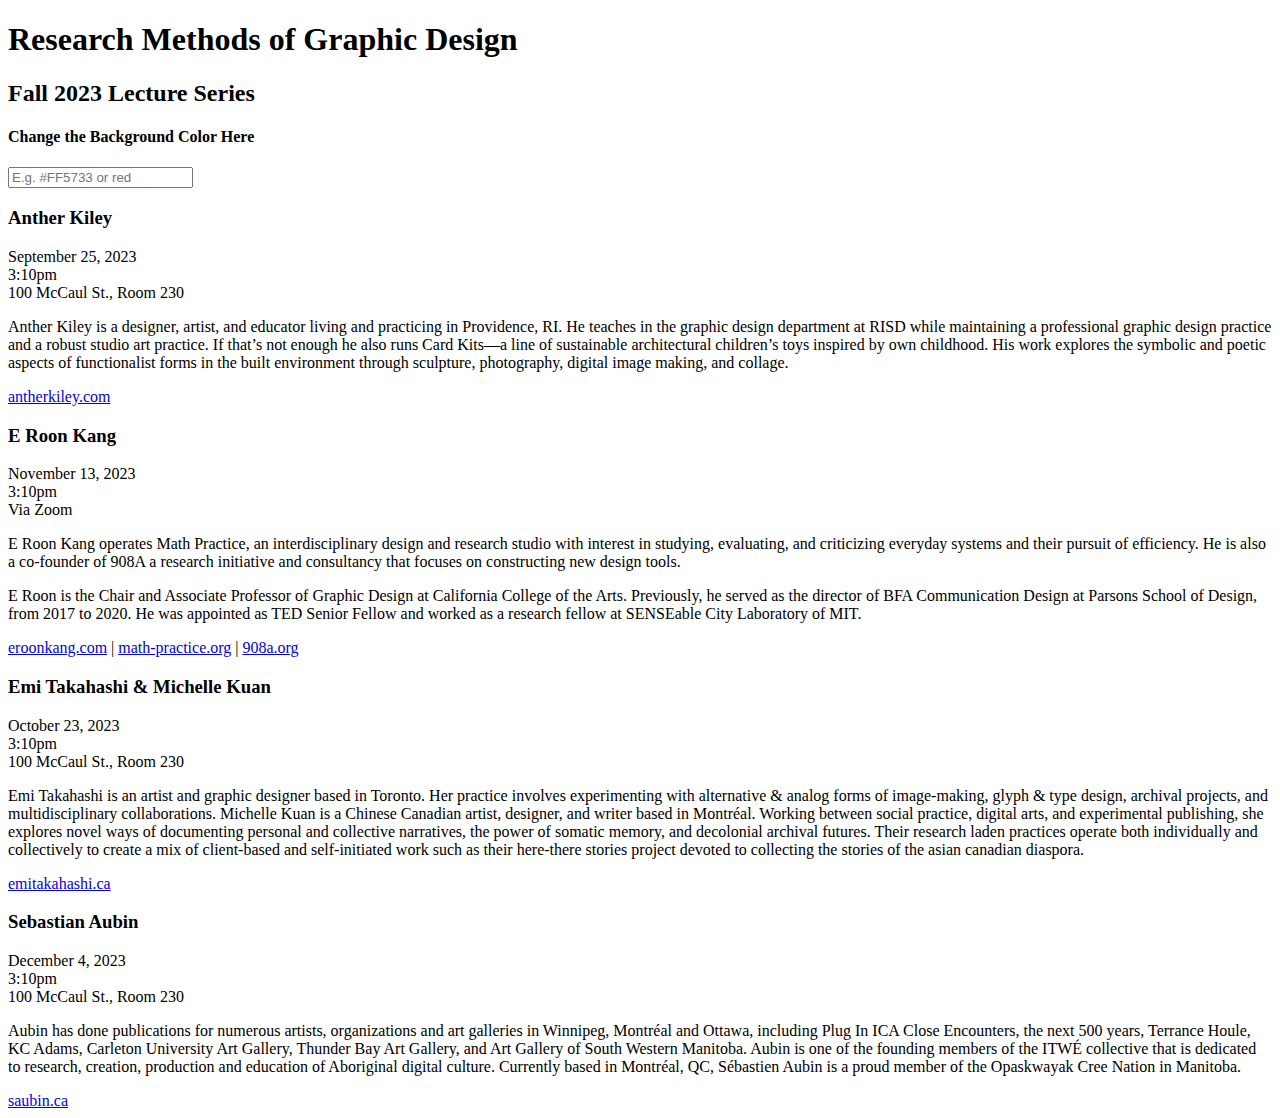
==== index.html @ 64e4f11c "1" ====
<!DOCTYPE html>
<html>
  <head>
    <meta charset="utf-8">
    <meta http-equiv="X-UA-Compatible" content="IE=edge">
    <title></title>
    <meta name="description" content="">
    <meta name="viewport" content="width=device-width, initial-scale=1">
    <link rel="stylesheet" href="css/main.css">
  </head>

  <body>
    <div id="titles">

      <div class="typing-container">
        <h1 class="typing-text">Research Methods of Graphic Design</h1>
        <h2 class="fixed-text">Fall 2023 Lecture Series</h2>
        <body>
          <h4>Change the Background Color Here</h4>
          <input type="text" id="colorInput" placeholder="E.g. #FF5733 or red">
          
          <script>
          // JavaScript代码
          const colorInput = document.getElementById('colorInput');
          
          // 监听输入事件
          colorInput.addEventListener('input', function() {
            const color = colorInput.value;
            document.body.style.backgroundColor = color; // 设置背景颜色为用户输入的颜色值
          });
          </script>
          
            </body>
    </div>
  
    <script src="js/script.js"></script>

<div class="grid-container">
  <div class="grid-item">
    <h3>Anther Kiley</h3>
        <div class="colored-div">September 25, 2023</div>
        <div class="colored-div">3:10pm</div>
        <div class="colored-div">100 McCaul St., Room 230</div>
        <div class="colored-div">
          <p> Anther Kiley is a designer, artist, and educator living and practicing in Providence, RI. He teaches in the graphic design department at RISD while maintaining a professional graphic design practice and a robust studio art practice. If that’s not enough he also runs Card Kits—a line of sustainable architectural children’s toys inspired by own childhood. His work explores the symbolic and poetic aspects of functionalist forms in the built environment through sculpture, photography, digital image making, and collage. </p>
      </div>
        <div class="external_links">
          <a href="http://antherkiley.com/">antherkiley.com</a>
        </div>
  </div>

  <div class="grid-item">
    <h3>E Roon Kang</h3>
        <div class="colored-div">November 13, 2023</div>
        <div class="colored-div">3:10pm</div>
        <div class="colored-div">Via Zoom</div>
        <div class="colored-div">
          <p> E Roon Kang operates Math Practice, an interdisciplinary design and research studio with interest in studying, evaluating, and criticizing everyday systems and their pursuit of efficiency. He is also a co-founder of 908A a research initiative and consultancy that focuses on constructing new design tools. </p>
          <p> E Roon is the Chair and Associate Professor of Graphic Design at California College of the Arts. Previously, he served as the director of BFA Communication Design at Parsons School of Design, from 2017 to 2020. He was appointed as TED Senior Fellow and worked as a research fellow at SENSEable City Laboratory of MIT. </p>
        </div>
          <div class="external_links">
            <a href="https://eroonkang.com/" target="_blank">eroonkang.com</a> | 
            <a href="https://math-practice.org" target="_blank">math-practice.org</a> | 
            <a href="https://908a.org/" target="_blank">908a.org</a>
          </div>
  </div>
  
  <div class="grid-item">
          <h3>Emi Takahashi & Michelle Kuan</h3>
        <div class="colored-div">October 23, 2023</div>
        <div class="colored-div">3:10pm</div>
        <div class="colored-div">100 McCaul St., Room 230</div>
        <div class="colored-div">
          <p> Emi Takahashi is an artist and graphic designer based in Toronto. Her practice involves experimenting with alternative & analog forms of image-making, glyph & type design, archival projects, and multidisciplinary collaborations. Michelle Kuan is a Chinese Canadian artist, designer, and writer based in Montréal. Working between social practice, digital arts, and experimental publishing, she explores novel ways of documenting personal and collective narratives, the power of somatic memory, and decolonial archival futures. Their research laden practices operate both individually and collectively to create a mix of client-based and self-initiated work such as their here-there stories project devoted to collecting the stories of the asian canadian diaspora. </p>
        </div>
          <div class="external_links">
            <a href="https://emitakahashi.ca/" target="_blank">emitakahashi.ca</a>
          </div>
  </div>

  <div class="grid-item">
    <h3>Sebastian Aubin</h3>
      <div class="colored-div">December 4, 2023</div>
      <div class="colored-div">3:10pm</div>
      <div class="colored-div">100 McCaul St., Room 230</div>
      <div class="colored-div">
        <p> Aubin has done publications for numerous artists, organizations and art galleries in Winnipeg, Montréal and Ottawa, including Plug In ICA Close Encounters, the next 500 years, Terrance Houle, KC Adams, Carleton University Art Gallery, Thunder Bay Art Gallery, and Art Gallery of South Western Manitoba. Aubin is one of the founding members of the ITWÉ collective that is dedicated to research, creation, production and education of Aboriginal digital culture. Currently based in Montréal, QC, Sébastien Aubin is a proud member of the Opaskwayak Cree Nation in Manitoba. </p>
        <div class="external_links">
          <a href="https://saubin.ca" tagret="_blank">saubin.ca</a>
        </div>
</div>

</style>
</head>
</html>
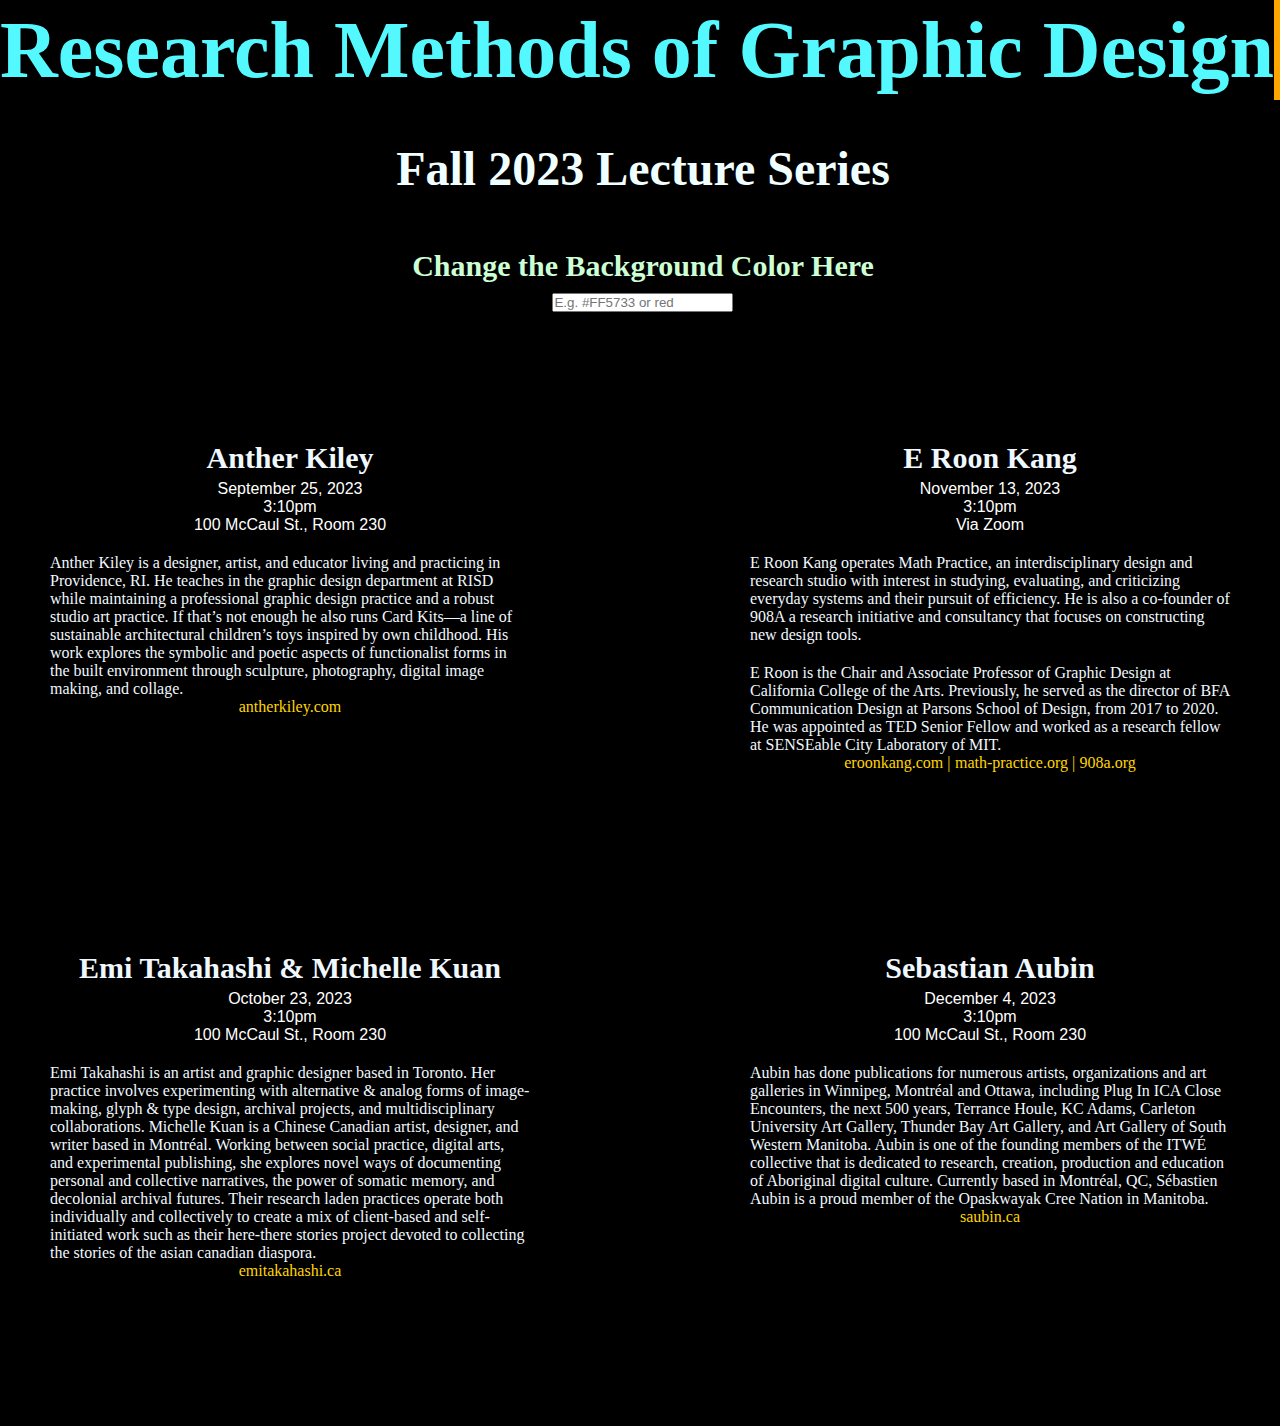
==== commit ff4d8288: "Update index.html" ====
--- a/index.html
+++ b/index.html
@@ -59,8 +59,8 @@
           <p> E Roon is the Chair and Associate Professor of Graphic Design at California College of the Arts. Previously, he served as the director of BFA Communication Design at Parsons School of Design, from 2017 to 2020. He was appointed as TED Senior Fellow and worked as a research fellow at SENSEable City Laboratory of MIT. </p>
         </div>
           <div class="external_links">
-            <a href="https://eroonkang.com/" target="_blank">eroonkang.com</a> | 
-            <a href="https://math-practice.org" target="_blank">math-practice.org</a> | 
+            <a href="https://eroonkang.com/" target="_blank">eroonkang.com  |</a>
+            <a href="https://math-practice.org" target="_blank">math-practice.org  |</a>
             <a href="https://908a.org/" target="_blank">908a.org</a>
           </div>
   </div>
--- a/css/main.css
+++ b/css/main.css
@@ -0,0 +1,148 @@
+* {
+    padding:0;
+    margin:0;
+    box-sizing:border-box;
+}
+
+
+h1 {
+    font-size: 500%;
+    text-align: center; /* 水平居中 */
+    line-height: 100px; /* h1 元素的高度 */
+    height: 100px; /* h1 元素的高度 */
+    font-family: "Times New Roman", serif;
+    margin-bottom: 10px; /* 标题下方的间距 */
+    color: azure;
+    font-family: "American Typewriter", serif;
+}
+
+h2 {
+    font-size: 300%;
+    text-align: center; /* 水平居中 */
+    line-height: 100px; /* h1 元素的高度 */
+    height: 100px; /* h1 元素的高度 */
+    position:relative;
+    top: 0x; /* 距离浏览器窗口顶部 20px */
+    right: 0%; /* 距离浏览器窗口右侧 20px */
+    color: azure;
+    font-family: "American Typewriter", serif;
+    margin-bottom: 30px; /* 调整与输入框之间的垂直间距 */
+    margin-top: 5px;
+}
+
+h3 {
+    font-family: "American Typewriter", serif;
+    font-size: 30px;
+    color: aliceblue;
+    margin-bottom: 5px;
+}
+
+h4 {
+    font-family: "American Typewriter", serif;
+    font-size: 30px;
+    color: rgb(204, 255, 212);
+    margin-bottom: 10px; /* 调整与输入框之间的垂直间距 */
+}
+
+p {
+    color: aliceblue;
+    font-family: "American Typewriter", serif;
+    margin-top: 20px;
+    text-align: left;
+}
+
+p:hover {
+    color: rgb(116, 190, 255);
+}
+
+.colored-div {
+    color: #ffffff; /* 使用十六进制颜色值 */
+}
+
+h1:hover {
+    color: rgb(84, 249, 255);
+}
+
+h2:hover {
+    color: rgb(255, 132, 173);
+}
+
+h3:hover {
+    color: rgb(66, 56, 255);
+}
+
+h4:hover {
+    color: rgb(142, 86, 255);
+}
+
+.colored-div:hover {
+    color: #fff348; /* 使用十六进制颜色值 */
+}
+
+/* 设置页面背景颜色 */
+body {
+    background-color: #000000; /* 使用十六进制颜色值 */
+}
+
+/* 定义网格容器 */
+.grid-container {
+    display: grid;
+    grid-template-columns: repeat(2, 500px); /* 两列 */
+    grid-template-rows: repeat(2, 500px); /* 两行 */
+    gap: 200px; /* 格子之间的间距 */
+    grid-row-gap: 10px; /* 上下间距 */
+    justify-content: center; /* 水平居中 */
+    align-items: center; /* 垂直居中 */
+    margin-top: 100px; /* 调整与输入框之间的垂直间距 */
+}
+
+/* 定义格子 */
+.grid-item {
+    width: 400x; /* 格子宽度 */
+    height: 470px; /* 格子高度 */
+    background-color: var(--background-color); /* 使用变量 */
+    border: 1px solid var(--background-color);
+    padding: 10px;
+    text-align: center;
+    transition: transform 0.5s ease; /* 添加变换的过渡效果 */
+    overflow: hidden; /* 文字超出部分隐藏 */
+}
+
+/* 鼠标悬停时放大 */
+.grid-item:hover {
+    transform: scale(1.1); /* 放大 1.1 倍 */
+}
+
+a {
+    color: rgb(255, 213, 0); /* 设置链接的颜色为蓝色 */
+    font-family: "American Typewriter", serif;; /* 设置链接的字体 */
+    text-decoration: none; /* 去掉链接的下划线 */
+}
+
+/* 悬停时更改链接的颜色 */
+a:hover {
+    color: rgb(17, 195, 53); /* 设置悬停时链接的颜色为红色 */
+}
+
+body {
+    font-family: Arial, sans-serif;
+    text-align: center;
+}
+
+.typing-container {
+    display: inline-block;
+    overflow: hidden;
+}
+
+.typing-text {
+    display: inline-block;
+    animation: typing-animation 8s steps(40, end) infinite;
+    white-space: nowrap;
+    overflow: hidden;
+    border-right: .15em solid orange;
+}
+
+@keyframes typing-animation {
+    from { width: 0 }
+    to { width: 100% }
+}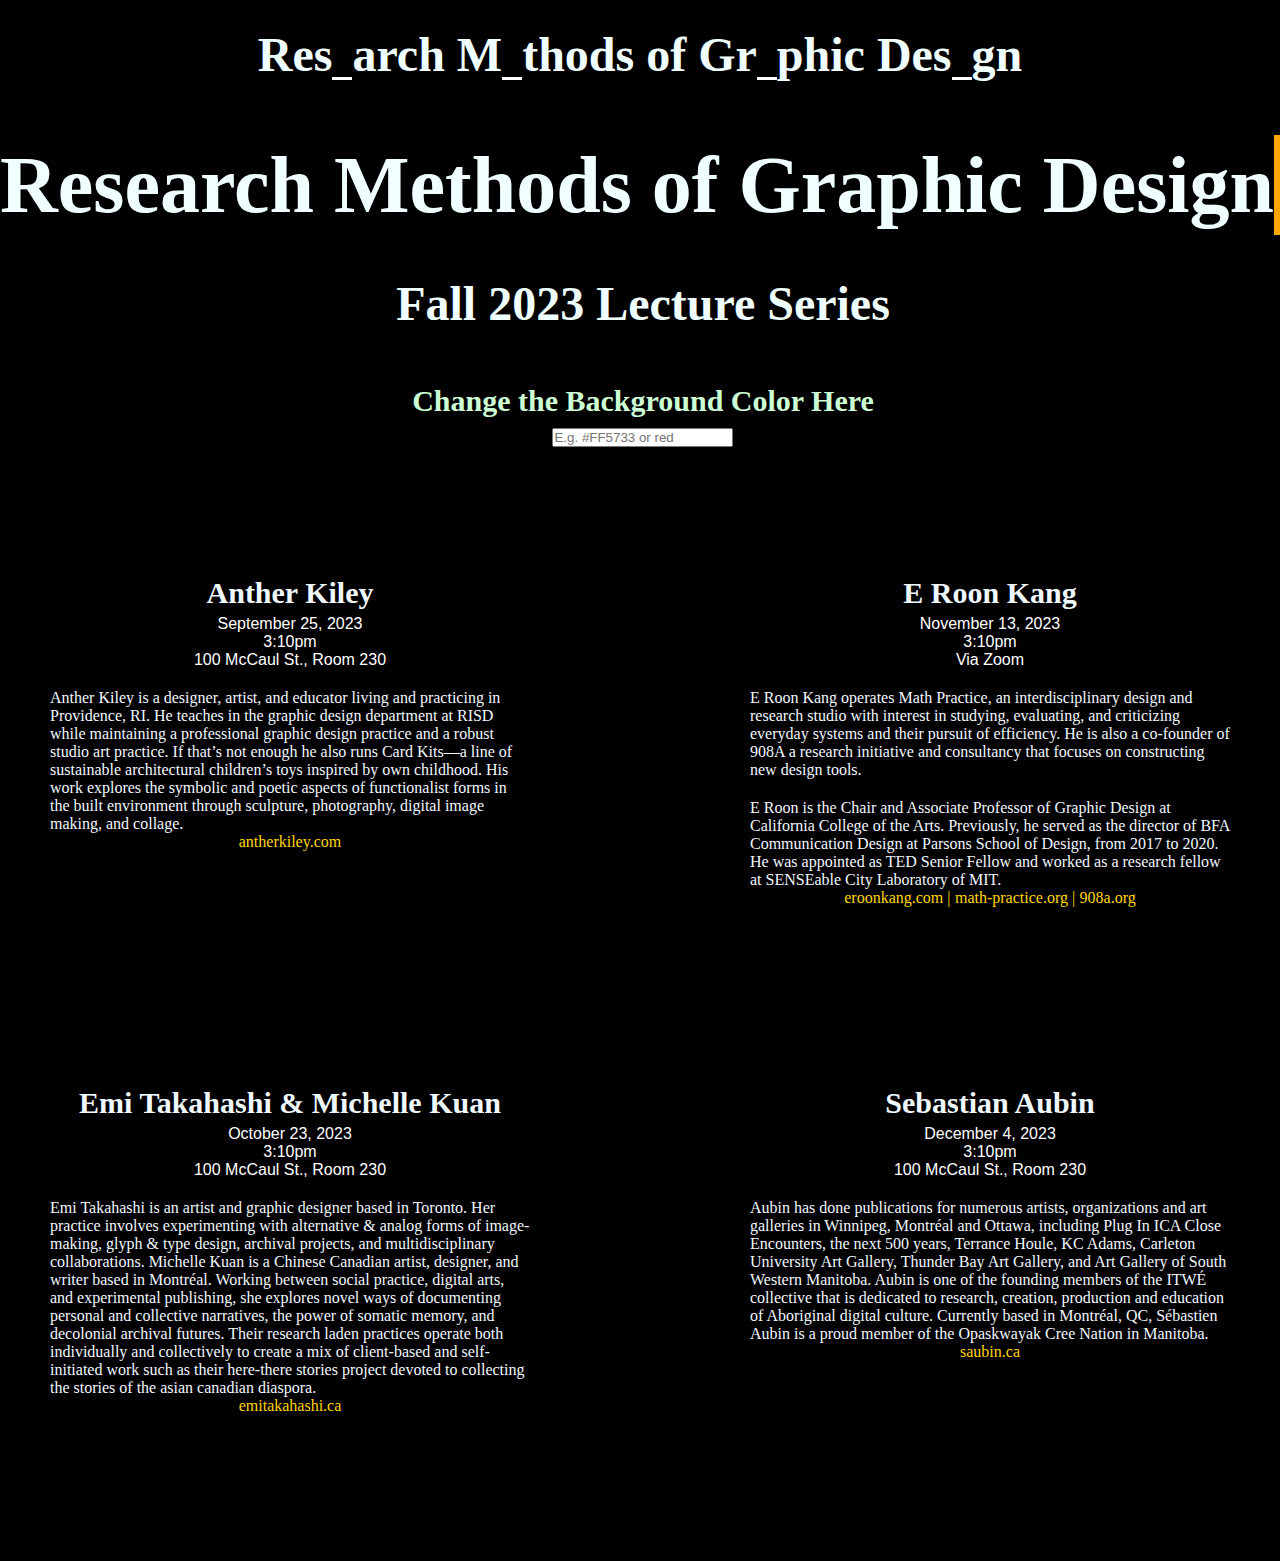
==== commit 246d0a86: "1" ====
--- a/index.html
+++ b/index.html
@@ -7,9 +7,15 @@
     <meta name="description" content="">
     <meta name="viewport" content="width=device-width, initial-scale=1">
     <link rel="stylesheet" href="css/main.css">
+    <script src="https://ajax.aspnetcdn.com/ajax/jquery/jquery-1.9.0.min.js"></script>
   </head>
 
   <body>
+    <div id="games">
+    <h2 class="fixed-text">Res<input type="text" class="cc" id="f1" >arch M<input type="text" class="cc" id="f2" >thods of Gr<input type="text" class="cc" id="f3" >phic Des<input type="text" class="cc" id="f4" >gn </h2>
+    </div>
+  
+    <div id="bodys" >
     <div id="titles">
 
       <div class="typing-container">
@@ -20,13 +26,13 @@
           <input type="text" id="colorInput" placeholder="E.g. #FF5733 or red">
           
           <script>
-          // JavaScript代码
+          
           const colorInput = document.getElementById('colorInput');
           
-          // 监听输入事件
+         
           colorInput.addEventListener('input', function() {
             const color = colorInput.value;
-            document.body.style.backgroundColor = color; // 设置背景颜色为用户输入的颜色值
+            document.body.style.backgroundColor = color;
           });
           </script>
           
@@ -90,6 +96,21 @@
         </div>
 </div>
 
+<script>
+  $('#bodys').hide();
+  $('.cc').blur(function(){
+    var a1=$('#f1').val()
+    var a2=$('#f2').val()
+    var a3=$('#f3').val()
+    var a4=$('#f4').val()
+    if(a1=='e' &&a2=='e'&&a3=='a'&&a4=='i'){
+      alert('success')
+        $('#games').hide();
+        $('#bodys').show();
+    }
+  })
+  </script>
+
 </style>
 </head>
 </html>--- a/css/main.css
+++ b/css/main.css
@@ -4,29 +4,28 @@
     box-sizing:border-box;
 }
 
-
 h1 {
     font-size: 500%;
-    text-align: center; /* 水平居中 */
-    line-height: 100px; /* h1 元素的高度 */
-    height: 100px; /* h1 元素的高度 */
+    text-align: center;
+    line-height: 100px;
+    height: 100px;
     font-family: "Times New Roman", serif;
-    margin-bottom: 10px; /* 标题下方的间距 */
+    margin-bottom: 10px;
     color: azure;
     font-family: "American Typewriter", serif;
 }
 
 h2 {
     font-size: 300%;
-    text-align: center; /* 水平居中 */
-    line-height: 100px; /* h1 元素的高度 */
-    height: 100px; /* h1 元素的高度 */
+    text-align: center;
+    line-height: 100px;
+    height: 100px;
     position:relative;
-    top: 0x; /* 距离浏览器窗口顶部 20px */
-    right: 0%; /* 距离浏览器窗口右侧 20px */
+    top: 0x;
+    right: 0%;
     color: azure;
     font-family: "American Typewriter", serif;
-    margin-bottom: 30px; /* 调整与输入框之间的垂直间距 */
+    margin-bottom: 30px;
     margin-top: 5px;
 }
 
@@ -41,7 +40,7 @@
     font-family: "American Typewriter", serif;
     font-size: 30px;
     color: rgb(204, 255, 212);
-    margin-bottom: 10px; /* 调整与输入框之间的垂直间距 */
+    margin-bottom: 10px;
 }
 
 p {
@@ -56,7 +55,7 @@
 }
 
 .colored-div {
-    color: #ffffff; /* 使用十六进制颜色值 */
+    color: #ffffff;
 }
 
 h1:hover {
@@ -76,52 +75,47 @@
 }
 
 .colored-div:hover {
-    color: #fff348; /* 使用十六进制颜色值 */
+    color: #fff348;
 }
 
-/* 设置页面背景颜色 */
 body {
-    background-color: #000000; /* 使用十六进制颜色值 */
+    background-color: #000000;
 }
 
-/* 定义网格容器 */
 .grid-container {
     display: grid;
-    grid-template-columns: repeat(2, 500px); /* 两列 */
-    grid-template-rows: repeat(2, 500px); /* 两行 */
-    gap: 200px; /* 格子之间的间距 */
-    grid-row-gap: 10px; /* 上下间距 */
-    justify-content: center; /* 水平居中 */
-    align-items: center; /* 垂直居中 */
-    margin-top: 100px; /* 调整与输入框之间的垂直间距 */
+    grid-template-columns: repeat(2, 500px);
+    grid-template-rows: repeat(2, 500px);
+    gap: 200px;
+    grid-row-gap: 10px;
+    justify-content: center;
+    align-items: center;
+    margin-top: 100px;
 }
 
-/* 定义格子 */
 .grid-item {
-    width: 400x; /* 格子宽度 */
-    height: 470px; /* 格子高度 */
-    background-color: var(--background-color); /* 使用变量 */
+    width: 400x;
+    height: 470px;
+    background-color: var(--background-color);
     border: 1px solid var(--background-color);
     padding: 10px;
     text-align: center;
-    transition: transform 0.5s ease; /* 添加变换的过渡效果 */
-    overflow: hidden; /* 文字超出部分隐藏 */
+    transition: transform 0.5s ease;
+    overflow: hidden;
 }
 
-/* 鼠标悬停时放大 */
 .grid-item:hover {
-    transform: scale(1.1); /* 放大 1.1 倍 */
+    transform: scale(1.1);
 }
 
 a {
-    color: rgb(255, 213, 0); /* 设置链接的颜色为蓝色 */
-    font-family: "American Typewriter", serif;; /* 设置链接的字体 */
-    text-decoration: none; /* 去掉链接的下划线 */
+    color: rgb(255, 213, 0);
+    font-family: "American Typewriter", serif;
+    text-decoration: none;
 }
 
-/* 悬停时更改链接的颜色 */
 a:hover {
-    color: rgb(17, 195, 53); /* 设置悬停时链接的颜色为红色 */
+    color: rgb(17, 195, 53);
 }
 
 body {
@@ -145,4 +139,10 @@
 @keyframes typing-animation {
     from { width: 0 }
     to { width: 100% }
-}+}
+
+.cc{
+    width: 20px;border:0px;background: black;
+    border-bottom: 3px solid white;
+    font-size: 25px;color: white
+  }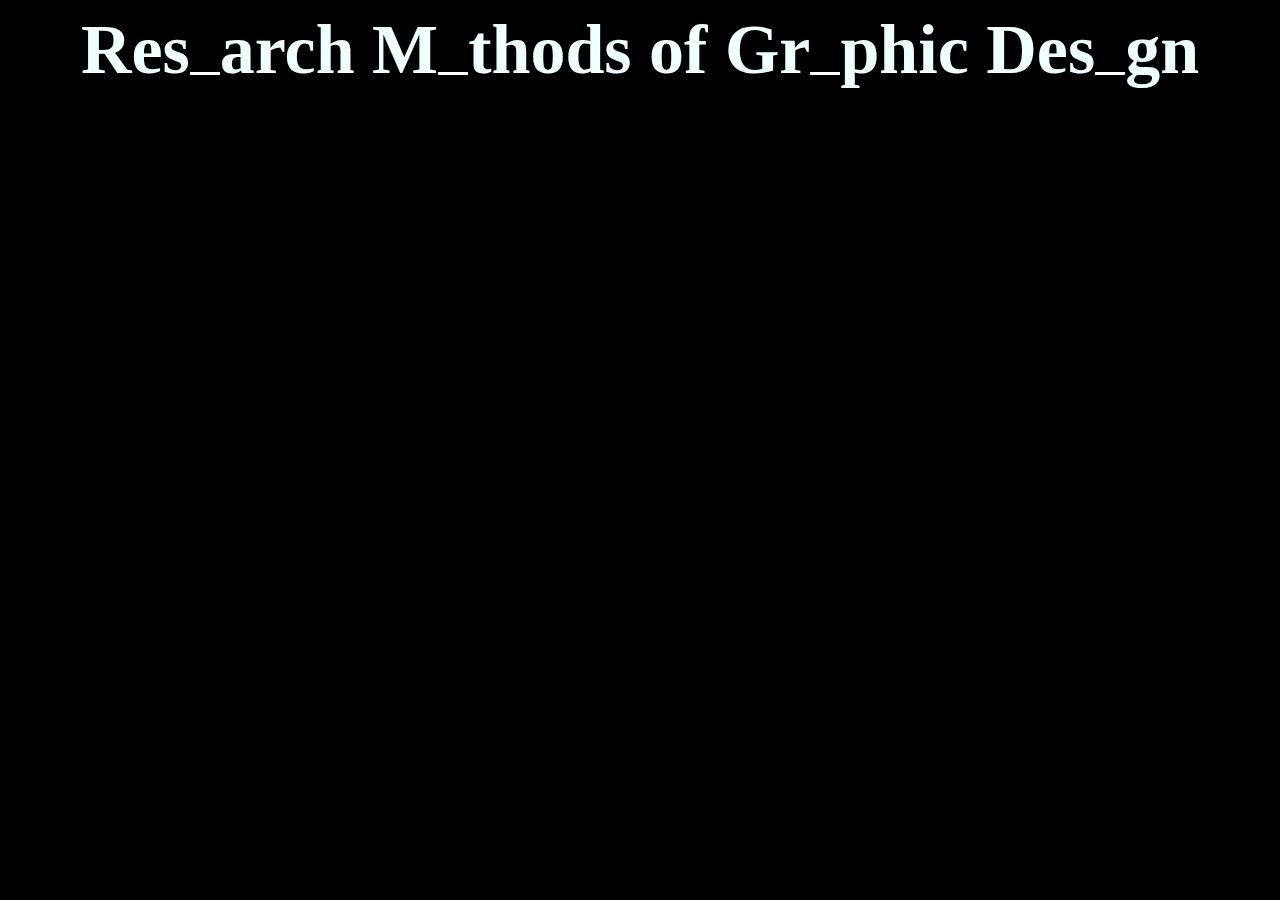
==== commit 9733d94a: "1" ====
--- a/index.html
+++ b/index.html
@@ -3,114 +3,32 @@
   <head>
     <meta charset="utf-8">
     <meta http-equiv="X-UA-Compatible" content="IE=edge">
-    <title></title>
+    <title>Coco's Project 3</title>
     <meta name="description" content="">
     <meta name="viewport" content="width=device-width, initial-scale=1">
     <link rel="stylesheet" href="css/main.css">
-    <script src="https://ajax.aspnetcdn.com/ajax/jquery/jquery-1.9.0.min.js"></script>
+    <script src="js/jquery-1.9.0.min.js"></script>
+    <script src="js/script.js"></script>
   </head>
 
   <body>
-    <div id="games">
-    <h2 class="fixed-text">Res<input type="text" class="cc" id="f1" >arch M<input type="text" class="cc" id="f2" >thods of Gr<input type="text" class="cc" id="f3" >phic Des<input type="text" class="cc" id="f4" >gn </h2>
-    </div>
-  
-    <div id="bodys" >
-    <div id="titles">
+    
+    <h5 class="fixed-text">Res<input type="text" class="cc" id="f1" >arch M<input type="text" class="cc" id="f2" >thods of Gr<input type="text" class="cc" id="f3" >phic Des<input type="text" class="cc" id="f4" >gn </h5>
+    
+    <script>
+      $('.cc').blur(function(){
+        var a1=$('#f1').val()
+        var a2=$('#f2').val()
+        var a3=$('#f3').val()
+        var a4=$('#f4').val()
+        if(a1=='e' &&a2=='e'&&a3=='a'&&a4=='i'){
+          //alert('Enjoy the class!')
+          //$('#games').hide();
+          //$('#bodys').show();
+          window.location.replace("content.html");
+        }
+      })
+    </script>
 
-      <div class="typing-container">
-        <h1 class="typing-text">Research Methods of Graphic Design</h1>
-        <h2 class="fixed-text">Fall 2023 Lecture Series</h2>
-        <body>
-          <h4>Change the Background Color Here</h4>
-          <input type="text" id="colorInput" placeholder="E.g. #FF5733 or red">
-          
-          <script>
-          
-          const colorInput = document.getElementById('colorInput');
-          
-         
-          colorInput.addEventListener('input', function() {
-            const color = colorInput.value;
-            document.body.style.backgroundColor = color;
-          });
-          </script>
-          
-            </body>
-    </div>
-  
-    <script src="js/script.js"></script>
-
-<div class="grid-container">
-  <div class="grid-item">
-    <h3>Anther Kiley</h3>
-        <div class="colored-div">September 25, 2023</div>
-        <div class="colored-div">3:10pm</div>
-        <div class="colored-div">100 McCaul St., Room 230</div>
-        <div class="colored-div">
-          <p> Anther Kiley is a designer, artist, and educator living and practicing in Providence, RI. He teaches in the graphic design department at RISD while maintaining a professional graphic design practice and a robust studio art practice. If that’s not enough he also runs Card Kits—a line of sustainable architectural children’s toys inspired by own childhood. His work explores the symbolic and poetic aspects of functionalist forms in the built environment through sculpture, photography, digital image making, and collage. </p>
-      </div>
-        <div class="external_links">
-          <a href="http://antherkiley.com/">antherkiley.com</a>
-        </div>
-  </div>
-
-  <div class="grid-item">
-    <h3>E Roon Kang</h3>
-        <div class="colored-div">November 13, 2023</div>
-        <div class="colored-div">3:10pm</div>
-        <div class="colored-div">Via Zoom</div>
-        <div class="colored-div">
-          <p> E Roon Kang operates Math Practice, an interdisciplinary design and research studio with interest in studying, evaluating, and criticizing everyday systems and their pursuit of efficiency. He is also a co-founder of 908A a research initiative and consultancy that focuses on constructing new design tools. </p>
-          <p> E Roon is the Chair and Associate Professor of Graphic Design at California College of the Arts. Previously, he served as the director of BFA Communication Design at Parsons School of Design, from 2017 to 2020. He was appointed as TED Senior Fellow and worked as a research fellow at SENSEable City Laboratory of MIT. </p>
-        </div>
-          <div class="external_links">
-            <a href="https://eroonkang.com/" target="_blank">eroonkang.com  |</a>
-            <a href="https://math-practice.org" target="_blank">math-practice.org  |</a>
-            <a href="https://908a.org/" target="_blank">908a.org</a>
-          </div>
-  </div>
-  
-  <div class="grid-item">
-          <h3>Emi Takahashi & Michelle Kuan</h3>
-        <div class="colored-div">October 23, 2023</div>
-        <div class="colored-div">3:10pm</div>
-        <div class="colored-div">100 McCaul St., Room 230</div>
-        <div class="colored-div">
-          <p> Emi Takahashi is an artist and graphic designer based in Toronto. Her practice involves experimenting with alternative & analog forms of image-making, glyph & type design, archival projects, and multidisciplinary collaborations. Michelle Kuan is a Chinese Canadian artist, designer, and writer based in Montréal. Working between social practice, digital arts, and experimental publishing, she explores novel ways of documenting personal and collective narratives, the power of somatic memory, and decolonial archival futures. Their research laden practices operate both individually and collectively to create a mix of client-based and self-initiated work such as their here-there stories project devoted to collecting the stories of the asian canadian diaspora. </p>
-        </div>
-          <div class="external_links">
-            <a href="https://emitakahashi.ca/" target="_blank">emitakahashi.ca</a>
-          </div>
-  </div>
-
-  <div class="grid-item">
-    <h3>Sebastian Aubin</h3>
-      <div class="colored-div">December 4, 2023</div>
-      <div class="colored-div">3:10pm</div>
-      <div class="colored-div">100 McCaul St., Room 230</div>
-      <div class="colored-div">
-        <p> Aubin has done publications for numerous artists, organizations and art galleries in Winnipeg, Montréal and Ottawa, including Plug In ICA Close Encounters, the next 500 years, Terrance Houle, KC Adams, Carleton University Art Gallery, Thunder Bay Art Gallery, and Art Gallery of South Western Manitoba. Aubin is one of the founding members of the ITWÉ collective that is dedicated to research, creation, production and education of Aboriginal digital culture. Currently based in Montréal, QC, Sébastien Aubin is a proud member of the Opaskwayak Cree Nation in Manitoba. </p>
-        <div class="external_links">
-          <a href="https://saubin.ca" tagret="_blank">saubin.ca</a>
-        </div>
-</div>
-
-<script>
-  $('#bodys').hide();
-  $('.cc').blur(function(){
-    var a1=$('#f1').val()
-    var a2=$('#f2').val()
-    var a3=$('#f3').val()
-    var a4=$('#f4').val()
-    if(a1=='e' &&a2=='e'&&a3=='a'&&a4=='i'){
-      alert('success')
-        $('#games').hide();
-        $('#bodys').show();
-    }
-  })
-  </script>
-
-</style>
-</head>
+  </body>
 </html>--- a/css/main.css
+++ b/css/main.css
@@ -22,7 +22,7 @@
     height: 100px;
     position:relative;
     top: 0x;
-    right: 0%;
+    left: 5%;
     color: azure;
     font-family: "American Typewriter", serif;
     margin-bottom: 30px;
@@ -38,8 +38,9 @@
 
 h4 {
     font-family: "American Typewriter", serif;
-    font-size: 30px;
-    color: rgb(204, 255, 212);
+    right: 5%;
+    font-size: 20px;
+    color: rgb(255, 255, 255);
     margin-bottom: 10px;
 }
 
@@ -82,29 +83,19 @@
     background-color: #000000;
 }
 
-.grid-container {
-    display: grid;
-    grid-template-columns: repeat(2, 500px);
-    grid-template-rows: repeat(2, 500px);
-    gap: 200px;
-    grid-row-gap: 10px;
-    justify-content: center;
-    align-items: center;
-    margin-top: 100px;
+.bottom-align{
+    vertical-align: bottom;
 }
 
-.grid-item {
-    width: 400x;
-    height: 470px;
-    background-color: var(--background-color);
-    border: 1px solid var(--background-color);
-    padding: 10px;
-    text-align: center;
-    transition: transform 0.5s ease;
-    overflow: hidden;
+.top-align{
+    vertical-align: top;
 }
 
-.grid-item:hover {
+.middle-align{
+    vertical-align: middle;
+}
+
+.table1:hover {
     transform: scale(1.1);
 }
 
@@ -134,6 +125,7 @@
     white-space: nowrap;
     overflow: hidden;
     border-right: .15em solid orange;
+    text-align: center;
 }
 
 @keyframes typing-animation {
@@ -141,8 +133,26 @@
     to { width: 100% }
 }
 
+h5 {font-size: 70px;
+    text-align: center;
+    line-height: 100px;
+    height: 100px;
+    margin-bottom: 10px;
+    color: azure;
+    font-family: "American Typewriter", serif;
+}
+
 .cc{
-    width: 20px;border:0px;background: black;
+    width: 30px;border:90px;background: black;
     border-bottom: 3px solid white;
-    font-size: 25px;color: white
-  }+    font-size: 50px;
+    font-family: "American Typewriter", serif;
+    color: white;
+  }
+
+  input {
+    width: 170px; /* 设置输入框宽度 */
+    height: 35px; /* 设置输入框高度 */
+    font-size: 18px;
+  }
+
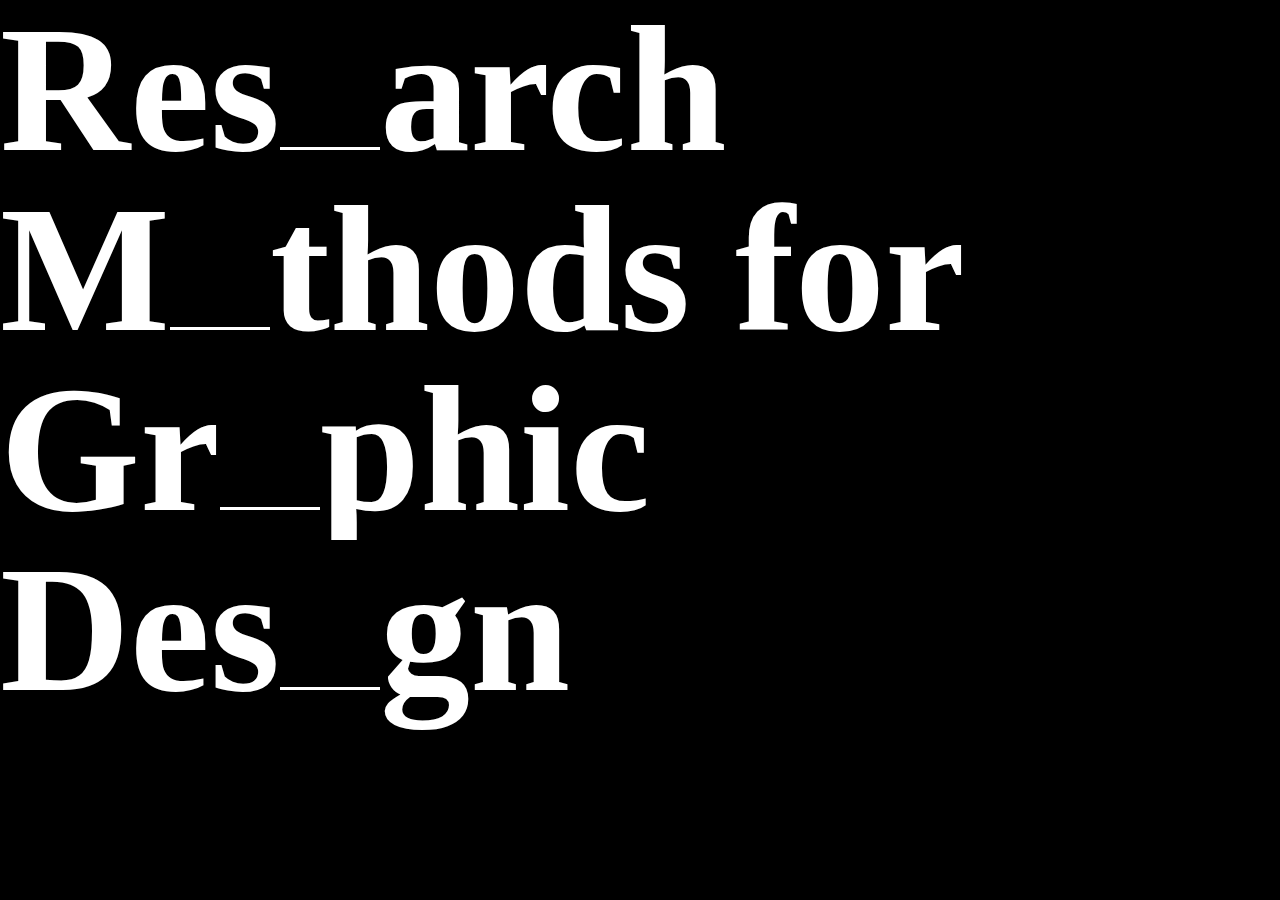
==== commit fb256b6b: "1" ====
--- a/index.html
+++ b/index.html
@@ -8,27 +8,17 @@
     <meta name="viewport" content="width=device-width, initial-scale=1">
     <link rel="stylesheet" href="css/main.css">
     <script src="js/jquery-1.9.0.min.js"></script>
-    <script src="js/script.js"></script>
+    
   </head>
 
   <body>
     
-    <h5 class="fixed-text">Res<input type="text" class="cc" id="f1" >arch M<input type="text" class="cc" id="f2" >thods of Gr<input type="text" class="cc" id="f3" >phic Des<input type="text" class="cc" id="f4" >gn </h5>
+    <h5 class="fixed-text">Res<div class="cc" id="f1" contentEditable="true"></div>arch<br />
+      M<div class="cc" id="f2" contentEditable="true"></div>thods for<br />
+      Gr<div class="cc" id="f3" contentEditable="true"></div>phic<br >
+      Des<div class="cc" id="f4" contentEditable="true"></div>gn </h5>
     
-    <script>
-      $('.cc').blur(function(){
-        var a1=$('#f1').val()
-        var a2=$('#f2').val()
-        var a3=$('#f3').val()
-        var a4=$('#f4').val()
-        if(a1=='e' &&a2=='e'&&a3=='a'&&a4=='i'){
-          //alert('Enjoy the class!')
-          //$('#games').hide();
-          //$('#bodys').show();
-          window.location.replace("content.html");
-        }
-      })
-    </script>
+      <script src="js/scripts.js"></script>
 
   </body>
 </html>--- a/css/main.css
+++ b/css/main.css
@@ -5,13 +5,12 @@
 }
 
 h1 {
-    font-size: 500%;
-    text-align: center;
-    line-height: 100px;
-    height: 100px;
-    font-family: "Times New Roman", serif;
-    margin-bottom: 10px;
-    color: azure;
+    font-size: 500%;f
+    text-align:center;
+    line-height:100px;
+    height:100px;
+    margin-bottom:10px;
+    color:white;
     font-family: "American Typewriter", serif;
 }
 
@@ -23,7 +22,7 @@
     position:relative;
     top: 0x;
     left: 5%;
-    color: azure;
+    color: white;
     font-family: "American Typewriter", serif;
     margin-bottom: 30px;
     margin-top: 5px;
@@ -32,7 +31,7 @@
 h3 {
     font-family: "American Typewriter", serif;
     font-size: 30px;
-    color: aliceblue;
+    color: white;
     margin-bottom: 5px;
 }
 
@@ -40,43 +39,19 @@
     font-family: "American Typewriter", serif;
     right: 5%;
     font-size: 20px;
-    color: rgb(255, 255, 255);
+    color: white;
     margin-bottom: 10px;
 }
 
 p {
-    color: aliceblue;
-    font-family: "American Typewriter", serif;
+    color: white;
+    font-family: Arial, sans-serif;
     margin-top: 20px;
     text-align: left;
 }
 
-p:hover {
-    color: rgb(116, 190, 255);
-}
-
 .colored-div {
-    color: #ffffff;
-}
-
-h1:hover {
-    color: rgb(84, 249, 255);
-}
-
-h2:hover {
-    color: rgb(255, 132, 173);
-}
-
-h3:hover {
-    color: rgb(66, 56, 255);
-}
-
-h4:hover {
-    color: rgb(142, 86, 255);
-}
-
-.colored-div:hover {
-    color: #fff348;
+    color: white;
 }
 
 body {
@@ -101,12 +76,8 @@
 
 a {
     color: rgb(255, 213, 0);
-    font-family: "American Typewriter", serif;
+    font-family: Arial, sans-serif;
     text-decoration: none;
-}
-
-a:hover {
-    color: rgb(17, 195, 53);
 }
 
 body {
@@ -124,7 +95,7 @@
     animation: typing-animation 8s steps(40, end) infinite;
     white-space: nowrap;
     overflow: hidden;
-    border-right: .15em solid orange;
+    border-right: .15em solid white;
     text-align: center;
 }
 
@@ -133,26 +104,29 @@
     to { width: 100% }
 }
 
-h5 {font-size: 70px;
-    text-align: center;
-    line-height: 100px;
-    height: 100px;
-    margin-bottom: 10px;
-    color: azure;
+h5 {font-size: 180px;
+    text-align: left;
+    line-height: 180px;;
+    height: 120px;
+    margin-bottom: 0px;
+    color: white;
     font-family: "American Typewriter", serif;
 }
 
 .cc{
-    width: 30px;border:90px;background: black;
+    width: 100px;
+    height:150px;
+    background: black;
     border-bottom: 3px solid white;
-    font-size: 50px;
-    font-family: "American Typewriter", serif;
+    padding:0;
+    margin:0;
     color: white;
+    display:inline-block;
   }
 
   input {
-    width: 170px; /* 设置输入框宽度 */
-    height: 35px; /* 设置输入框高度 */
+    width: 170px;
+    height: 28px;
     font-size: 18px;
   }
 
